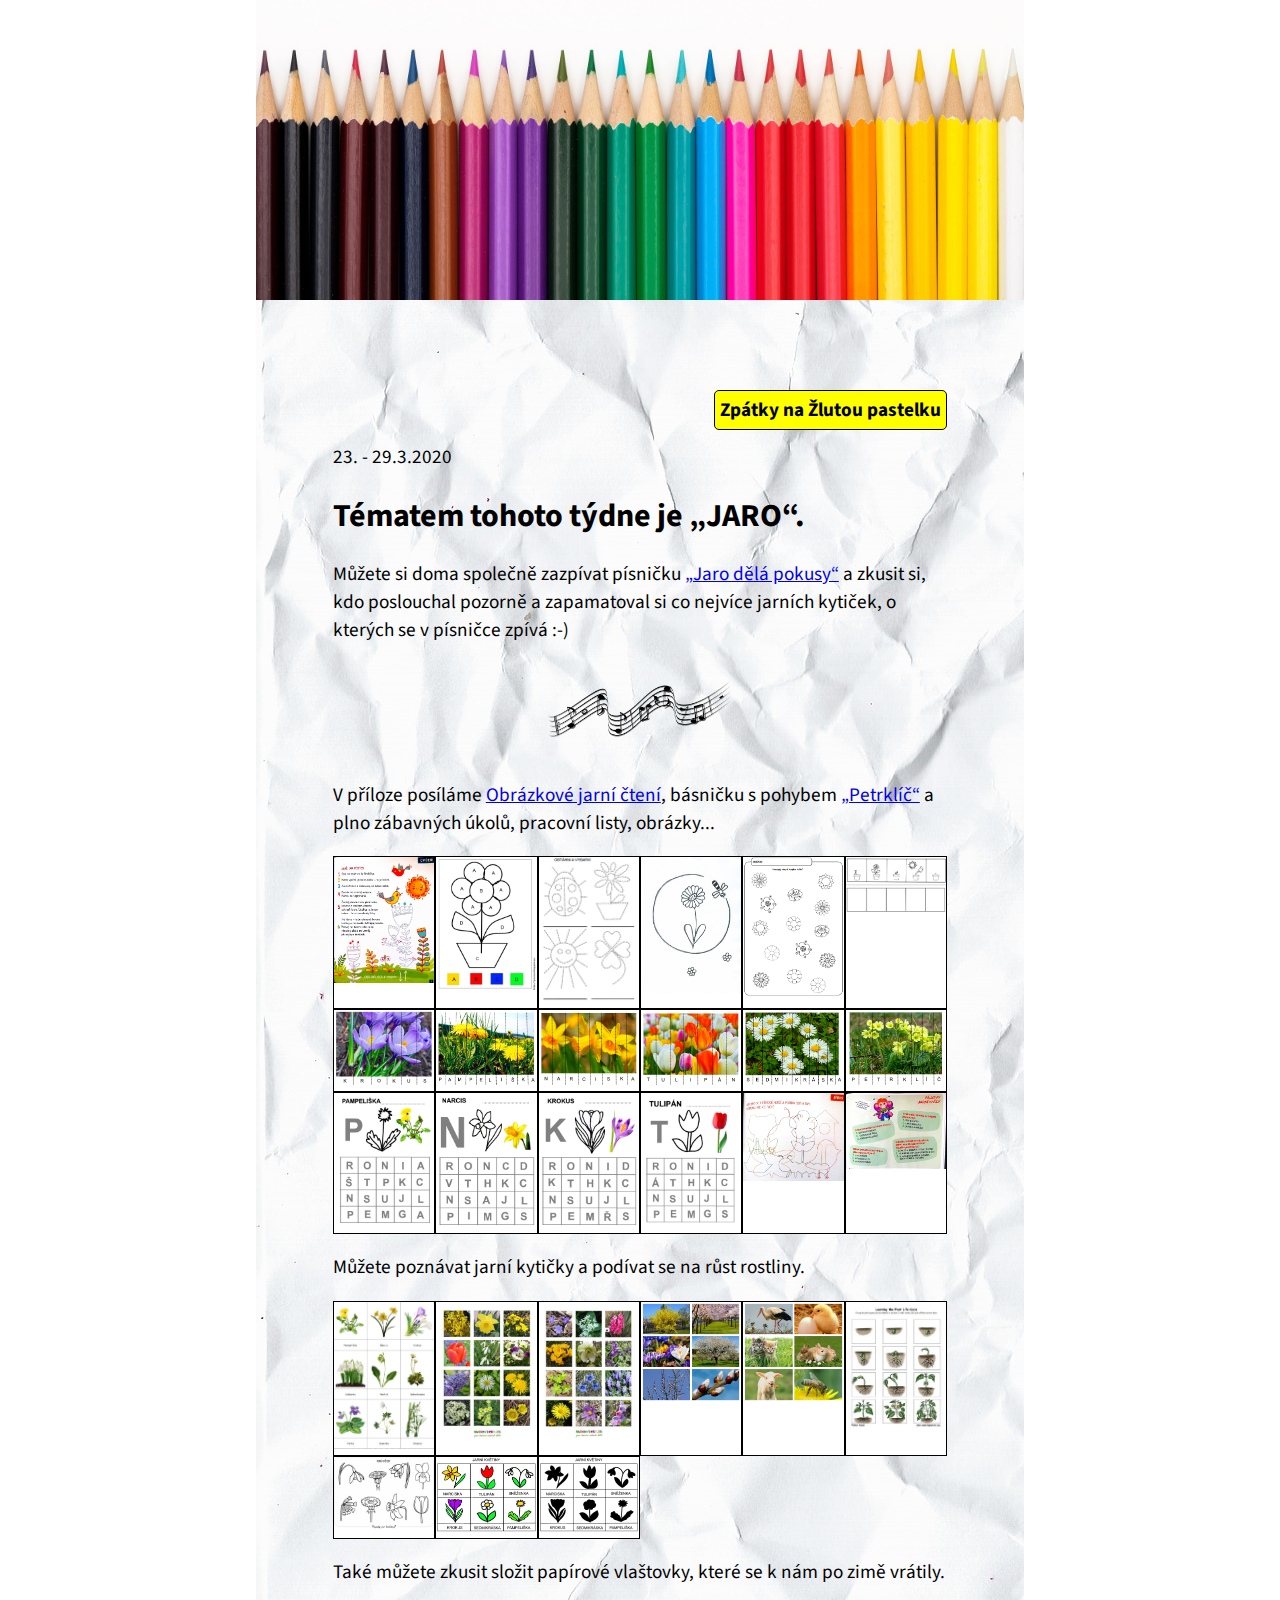
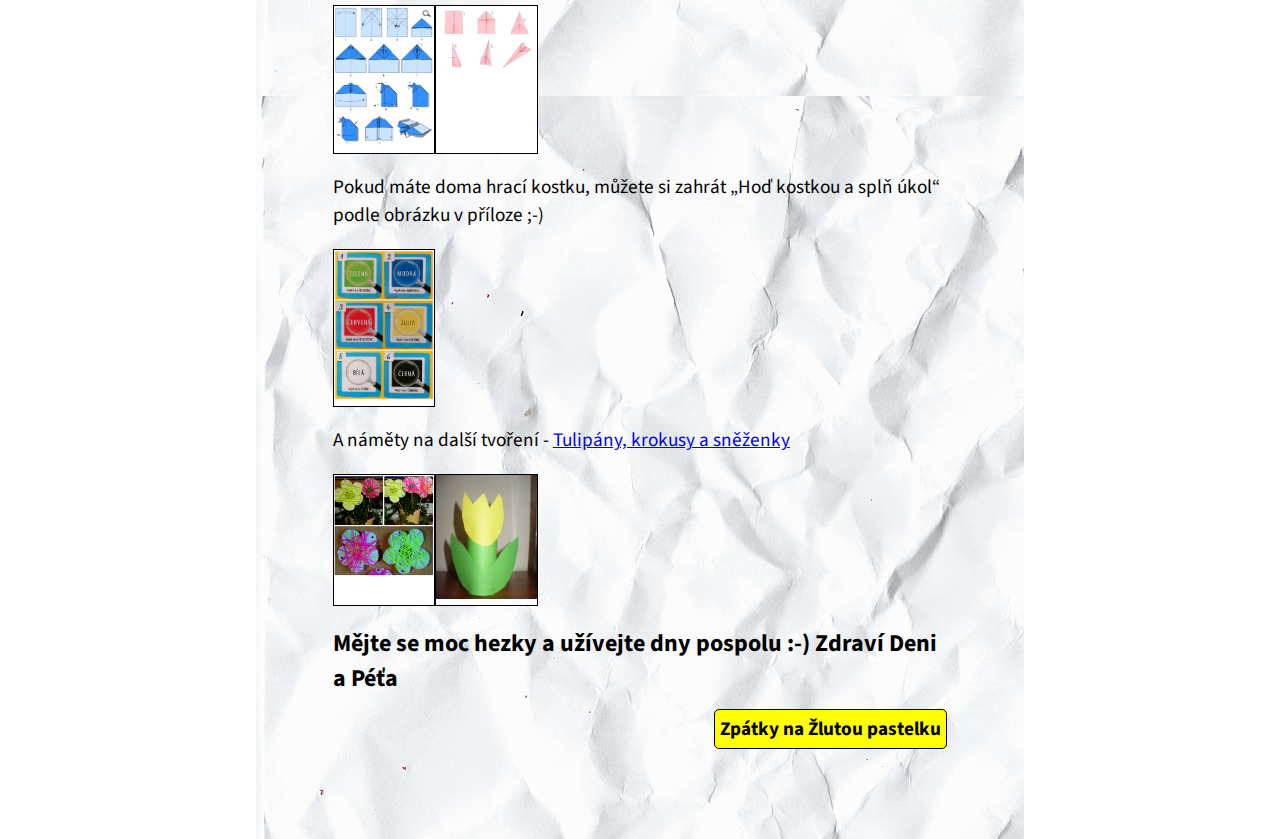
==== tyden01.html @ 305a7d93 "Druhý týden" ====
<!DOCTYPE html>
<html>
    <head>
        <meta charset="utf-8">
        <meta http-equiv="X-UA-Compatible" content="IE=edge,chrome=1">
        <meta name="viewport" content="width=device-width, initial-scale=1">
        <title>Jaro</title>
        <link href="https://fonts.googleapis.com/css?family=Source+Sans+Pro:400,700|Raleway:600,800&amp;subset=latin-ext" rel="stylesheet">
        <link rel="stylesheet" type="text/css" href="style.css">
    </head>

    <body>

      <header>
        <!-- <img class="pastelky" src="images/pastelky.jpg" alt="obrazek_psatelky"> -->
      </header>

      <div class="obsah">

        <p class="zpet">
         <a href="index.html"> Zpátky na Žlutou pastelku</a>
        </p>

        <p class="tyden">
          23. - 29.3.2020
        </p>

  
    <h1>
      Tématem tohoto týdne je „JARO“.
    </h1>
    <p>
  
      Můžete si doma společně zazpívat písničku 
      <a href="https://www.youtube.com/watch?v=KOVOJGoCCGw&list=PL63D03B2D3C0CEE61&index=39&t=0s" target="_blank">„Jaro dělá pokusy“</a>
       a zkusit si, kdo poslouchal pozorně a zapamatoval si co nejvíce jarních kytiček, o kterých se v písničce zpívá :-)
    </p>
    <div class="box_noty">
        <img class="noty" src="images/noty2.png" alt="noty">
  </div>
  
    <p>
      V příloze posíláme 
      <a href="materialy_tyden01/1._Malovane_cteni_Jaro.pdf" download>Obrázkové jarní čtení</a>,
      
      básničku s pohybem 
        <a href="materialy_tyden01/Petrklic_-_basnicka_s_pohybem.odt" download>„Petrklíč“</a>
      
      a plno zábavných úkolů, pracovní listy, obrázky...
    </p>
      <div class="fotogalerie">
        <a href="materialy_tyden01/Cviceni_-_Ukaz,_jak_rostes.jpg" download>
          <img src="materialy_tyden01/Cviceni_-_Ukaz,_jak_rostes.jpg" alt="Ukaž jak rosteš">
        </a>
        <a href="materialy_tyden01/pracovni_list-vybravi_podle_zadani.jpg" download>
          <img src="materialy_tyden01/pracovni_list-vybravi_podle_zadani.jpg" alt="pracovni listy">
        </a>
        <a href="materialy_tyden01/pracovni_list_Jarni_obtahovanka.jpg" download>
          <img src="materialy_tyden01/pracovni_list_Jarni_obtahovanka.jpg" alt="pracovni listy">
        </a>
        <a href="materialy_tyden01/Prac.list-grafomotorika-na_vely_papir_-_Vcelka_leta_kolem_kvetu.jpg" download>
          <img src="materialy_tyden01/Prac.list-grafomotorika-na_vely_papir_-_Vcelka_leta_kolem_kvetu.jpg" alt="pracovni listy">
        </a>
        <a href="materialy_tyden01/Pracovni_list_Najdi_stejne_dvojice_kvitku.png" download>
          <img src="materialy_tyden01/Pracovni_list_Najdi_stejne_dvojice_kvitku.png" alt="pracovni listy">
        </a>
        <a href="materialy_tyden01/pracovni_list_Od-seminka-k-rostlince.png" download>
          <img src="materialy_tyden01/pracovni_list_Od-seminka-k-rostlince.png" alt="pracovni listy">
        </a>

        
        <a href="materialy_tyden01/kvet1.jpg" download>
          <img src="materialy_tyden01/kvet1.jpg" alt="pracovni listy">
        </a>
        <a href="materialy_tyden01/kvet2.jpg" download>
          <img src="materialy_tyden01/kvet2.jpg" alt="pracovni listy">
        </a>
        <a href="materialy_tyden01/kvet3.jpg" download>
          <img src="materialy_tyden01/kvet3.jpg" alt="pracovni listy">
        </a>
        <a href="materialy_tyden01/kvet4.jpg" download>
          <img src="materialy_tyden01/kvet4.jpg" alt="pracovni listy">
        </a>
        <a href="materialy_tyden01/kvet5.jpg" download>
          <img src="materialy_tyden01/kvet5.jpg" alt="pracovni listy">
        </a>
        <a href="materialy_tyden01/kvet6.jpg" download>
          <img src="materialy_tyden01/kvet6.jpg" alt="pracovni listy">
        </a>

        <a href="materialy_tyden01/pismenka-Pampeliska.jpg" download>
          <img src="materialy_tyden01/pismenka-Pampeliska.jpg" alt="pracovni listy">
        </a>
        <a href="materialy_tyden01/pismenka-Narcis.jpg" download>
          <img src="materialy_tyden01/pismenka-Narcis.jpg" alt="pracovni listy">
        </a>
        <a href="materialy_tyden01/pismenka-Krokus.jpg" download>
          <img src="materialy_tyden01/pismenka-Krokus.jpg" alt="pracovni listy">
        </a>
        <a href="materialy_tyden01/pismenka-Tulipan.jpg" download>
          <img src="materialy_tyden01/pismenka-Tulipan.jpg" alt="pracovni listy">
        </a>
        


        <a href="materialy_tyden01/Rebus.jpg" download>
          <img src="materialy_tyden01/Rebus.jpg" alt="pracovni listy">
        </a>
        <a href="materialy_tyden01/Pajovy_jarni_kvizy.jpg" download>
          <img src="materialy_tyden01/Pajovy_jarni_kvizy.jpg" alt="Jarní kvízy">
        </a>

      </div>
    <p>
      Můžete poznávat jarní kytičky a podívat se na růst rostliny.
    </p>
      <div class="fotogalerie">

        <a href="materialy_tyden01/Jarni_kvetiny.jpg" download>
          <img src="materialy_tyden01/Jarni_kvetiny.jpg" alt="jarní květiny">
        </a>
        <a href="materialy_tyden01/Jarni_zahradka1.jpg" download>
          <img src="materialy_tyden01/Jarni_zahradka1.jpg" alt="Jarní květiny">
        </a>
        <a href="materialy_tyden01/Jarni_zahradka2.jpg" download>
          <img src="materialy_tyden01/Jarni_zahradka2.jpg" alt="Jarní květiny">
        </a>
        <a href="materialy_tyden01/JARO_1_co_se_deje_na_jare.jpg" download>
          <img src="materialy_tyden01/JARO_1_co_se_deje_na_jare.jpg" alt="Jarní květiny">
        </a>
        <a href="materialy_tyden01/JARO_2_co_se_deje_na_jare.jpg" download>
          <img src="materialy_tyden01/JARO_2_co_se_deje_na_jare.jpg" alt="Jarní květiny">
        </a>
        <a href="materialy_tyden01/Rostouci_fazole.jpg" download>
          <img src="materialy_tyden01/Rostouci_fazole.jpg" alt="Jarní květiny">
        </a>

        <a href="materialy_tyden01/Jarni_kytky_-_omalovanka.jpg" download>
          <img src="materialy_tyden01/Jarni_kytky_-_omalovanka.jpg" alt="Jarní květiny omalovánka">
        </a>
        <a href="materialy_tyden01/Jarni_kvetiny_-_obrazky_ke_stinum.jpg" download>
          <img src="materialy_tyden01/Jarni_kvetiny_-_obrazky_ke_stinum.jpg" alt="Jarní květiny stíny">
        </a>
        <a href="materialy_tyden01/Jarni_kvetiny_-_stiny.jpg" download>
          <img src="materialy_tyden01/Jarni_kvetiny_-_stiny.jpg" alt="Jarní květiny stíny">
        </a>

      </div>
  <p>
      Také můžete zkusit složit papírové vlaštovky, které se k nám po zimě vrátily.
    </p>
      <div class="fotogalerie">
        <a href="materialy_tyden01/Vlastovka_-_skladani_z_papiru.png" download>
          <img src="materialy_tyden01/Vlastovka_-_skladani_z_papiru.png" alt="návod na složení vlastovky">
        </a>
        <a href="materialy_tyden01/Vlastovka_-_skladani_z_papiru_-_lehci_verze.png" download>
          <img src="materialy_tyden01/Vlastovka_-_skladani_z_papiru_-_lehci_verze.png" alt="návod na složení vlastovky">
        </a>
      </div>
  
  <p>
      Pokud máte doma hrací kostku, můžete si zahrát „Hoď kostkou a splň úkol“ podle obrázku v příloze ;-)
    </p>
      <div class="fotogalerie">
        <a href="materialy_tyden01/Hod_kostkou_-_barvy.jpg" download>
          <img src="materialy_tyden01/Hod_kostkou_-_barvy.jpg" alt="hra">
        </a>
    </div>
    
    <p>
      A náměty na další tvoření -  
      <a href="materialy/Tulipany,_krokusy_a_snezenky_-_motivace,_tvoreni.odt" download>Tulipány, krokusy a sněženky</a>
    </p>
    <div class="fotogalerie">
      <a href="materialy_tyden01/Vyrabeni_-_kvetinovy_zapich.jpg" download>
        <img src="materialy_tyden01/Vyrabeni_-_kvetinovy_zapich.jpg" alt="vyrábění">
      </a>
      <a href="materialy_tyden01/Vyrabeni_-_tulipan_z_rulicky.jpg" download>
        <img src="materialy_tyden01/Vyrabeni_-_tulipan_z_rulicky.jpg" alt="hra">
      </a>

  </div>
  

    <h2>
      Mějte se moc hezky a užívejte dny pospolu :-)
  
      Zdraví Deni a Péťa
    </h2>

    <p class="zpet">
      <a href="index.html"> Zpátky na Žlutou pastelku</a>
     </p>

  </div>

    </body>
</html>
---- style.css ----
/* nejsme vcerejsi, pouzivame moderni box model */
html { box-sizing: border-box; }
*, :after, :before { box-sizing: inherit; }


/* -------------------------------------------------- */

/*
pouzivame mobile first pristup
tj. vychozi styly mimo media query jsou pro nejmensi mobilni zarizeni (telefony)
s pribyvajici sirkou pridavame media query pro...
tablety:
@media (min-width: 480px) {
}
notebook/pc:
@media (min-width: 860px) {
}
*/
header{
  background-image: url("images/pastelky3.jpg");
  height: 150px;
  background-repeat: no-repeat;
  background-size: cover;
   background-position: bottom;  
   color: white;
   text-align: center;
   font-size: 2rem;
}

body {
    margin: 0;
    font-family: 'Source Sans Pro', sans-serif;
}
header img{
  width: 100%;
  display: block;
}
.obsah{
  background-image: url("images/pozadi2.jpg");
  padding: 5%;
}
.box_noty{
  text-align:center;
}
.noty{
  width:30%;
}

.fotogalerie{
  display: flex;
  flex-wrap: wrap;
}
.fotogalerie img{
  width: 100%;
  text-align: center;
}
.fotogalerie a{
  border: 0.25px solid black;
  display: inline-block;
  text-decoration: none;
  width: calc(100% / 3);
  background-color: white;
}

.odkaz{
  text-align: center;
  padding: 5%;
  /* margin: 3% 10%; */
}
.odkaz a{
  text-decoration: none;
  color: black;
  /* font-weight: bold; */
  border: 1px solid black;
  border-radius: 10px;
  padding: 3%;
  /* background-color: yellow; */
}
.odkaz a:hover,
.odkaz a:focus {
  background-color: yellow;
}

.zpet{
  text-align: right;
}
.zpet a{
  text-decoration: none;
  color: black;
  font-weight: bolder;
  border: 0.5px solid black;
  border-radius: 5px;
  background-color: yellow;
  padding: 5px;
}


/*-----------------------------*/
/* tablety: */
@media (min-width: 480px) {
  header{
    height: 250px;
  }
  .obsah{
    padding: 10%;
  }
}
/*----------------------*/
/* notebook/pc: */
@media (min-width: 860px) {
  header{
    height: 300px;
  }
  body {
    padding: 0 20%;
  }
  p{
    font-size: 1.2rem;
  }
  .fotogalerie a{
    width: calc(100% / 6); 
  }
  .odkaz a {
    font-size: 1.3rem;
  }
}
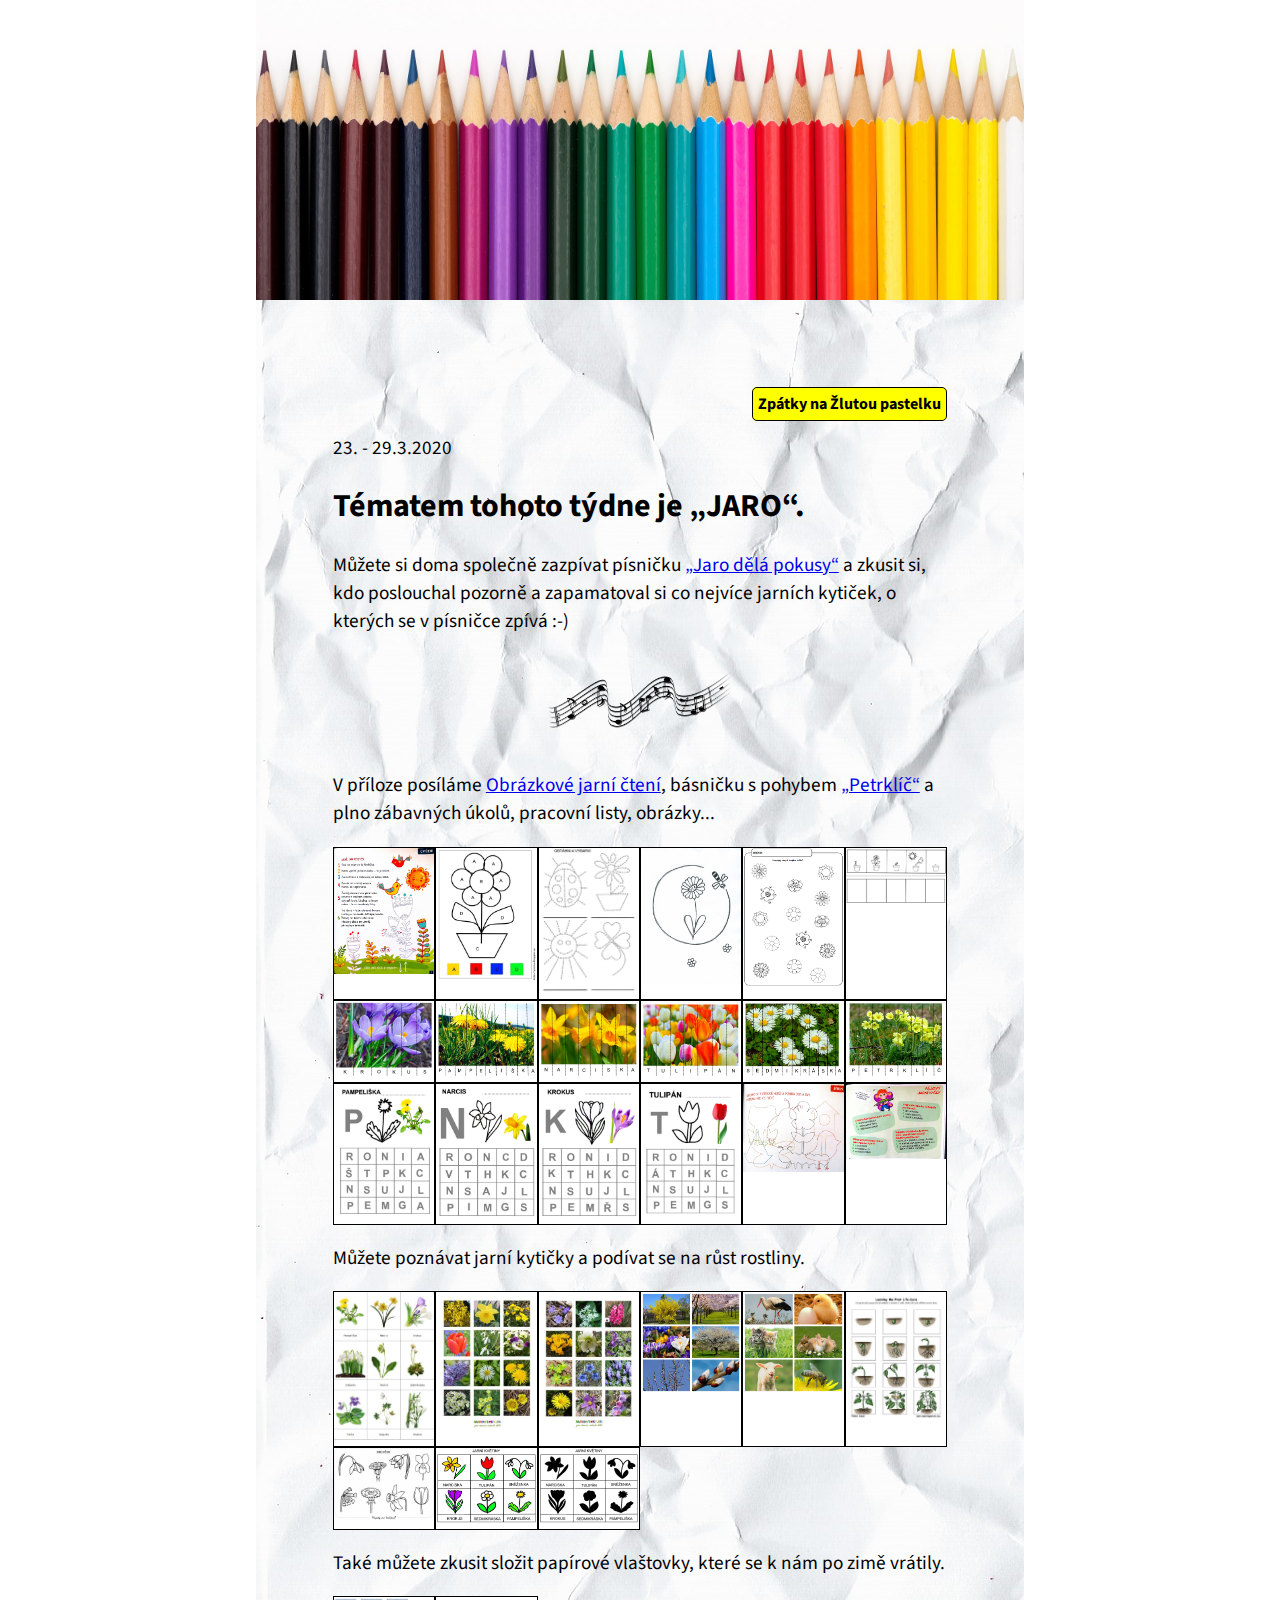
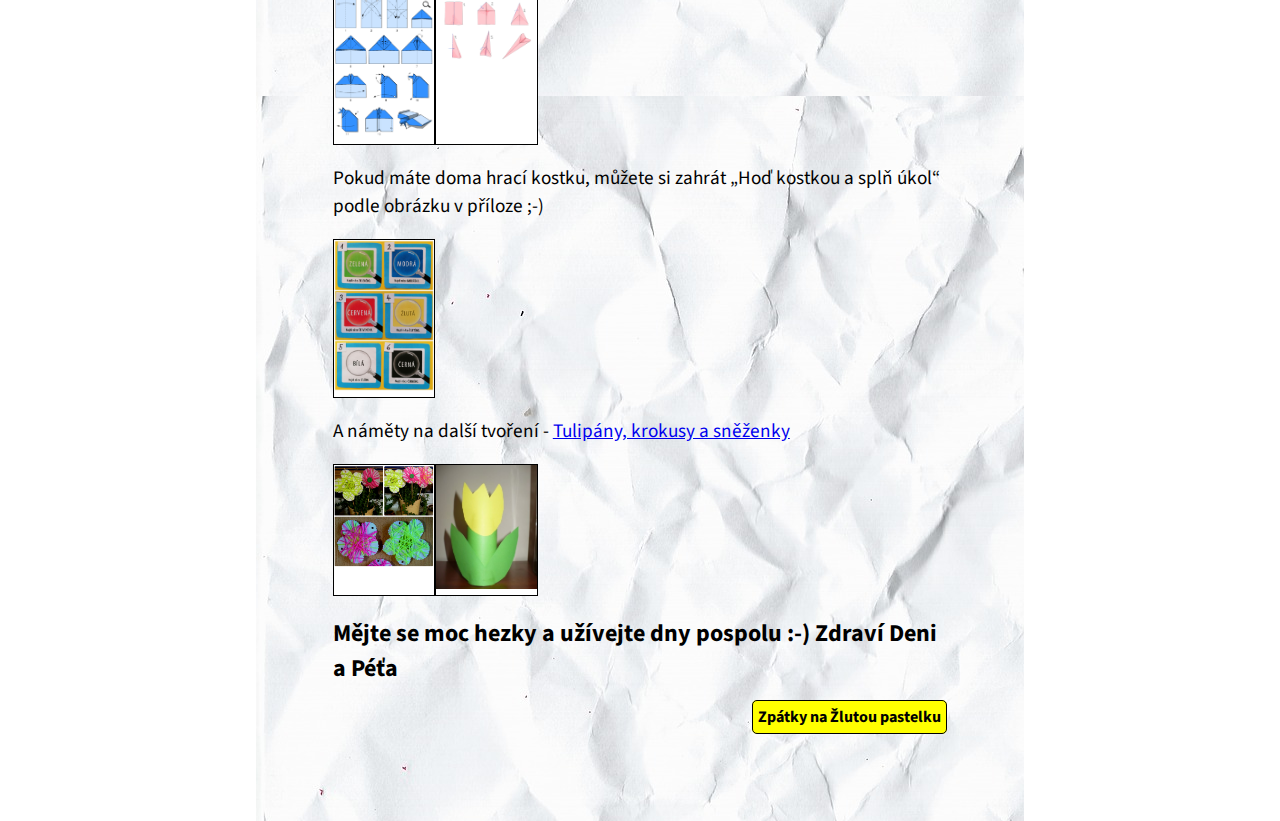
==== commit 476651a5: "Update tyden01.html" ====
--- a/tyden01.html
+++ b/tyden01.html
@@ -169,7 +169,7 @@
     
     <p>
       A náměty na další tvoření -  
-      <a href="materialy/Tulipany,_krokusy_a_snezenky_-_motivace,_tvoreni.odt" download>Tulipány, krokusy a sněženky</a>
+      <a href="materialy_tyden01/Tulipany,_krokusy_a_snezenky_-_motivace,_tvoreni.odt" download>Tulipány, krokusy a sněženky</a>
     </p>
     <div class="fotogalerie">
       <a href="materialy_tyden01/Vyrabeni_-_kvetinovy_zapich.jpg" download>
--- a/style.css
+++ b/style.css
@@ -63,18 +63,19 @@
 }
 
 .odkaz{
-  text-align: center;
-  padding: 5%;
-  /* margin: 3% 10%; */
+  padding-left: 5%;
 }
 .odkaz a{
   text-decoration: none;
   color: black;
-  /* font-weight: bold; */
+  font-size: 1rem;
+  display: block;
+  background-color: white;
   border: 1px solid black;
   border-radius: 10px;
-  padding: 3%;
-  /* background-color: yellow; */
+  width: 90%;
+  padding: 2% 5%;
+  /* text-align: center; */
 }
 .odkaz a:hover,
 .odkaz a:focus {
@@ -83,6 +84,7 @@
 
 .zpet{
   text-align: right;
+  font-size: 0.7rem;
 }
 .zpet a{
   text-decoration: none;
@@ -123,4 +125,7 @@
   .odkaz a {
     font-size: 1.3rem;
   }
+  .zpet{
+    font-size: 1rem;  
+  }
 }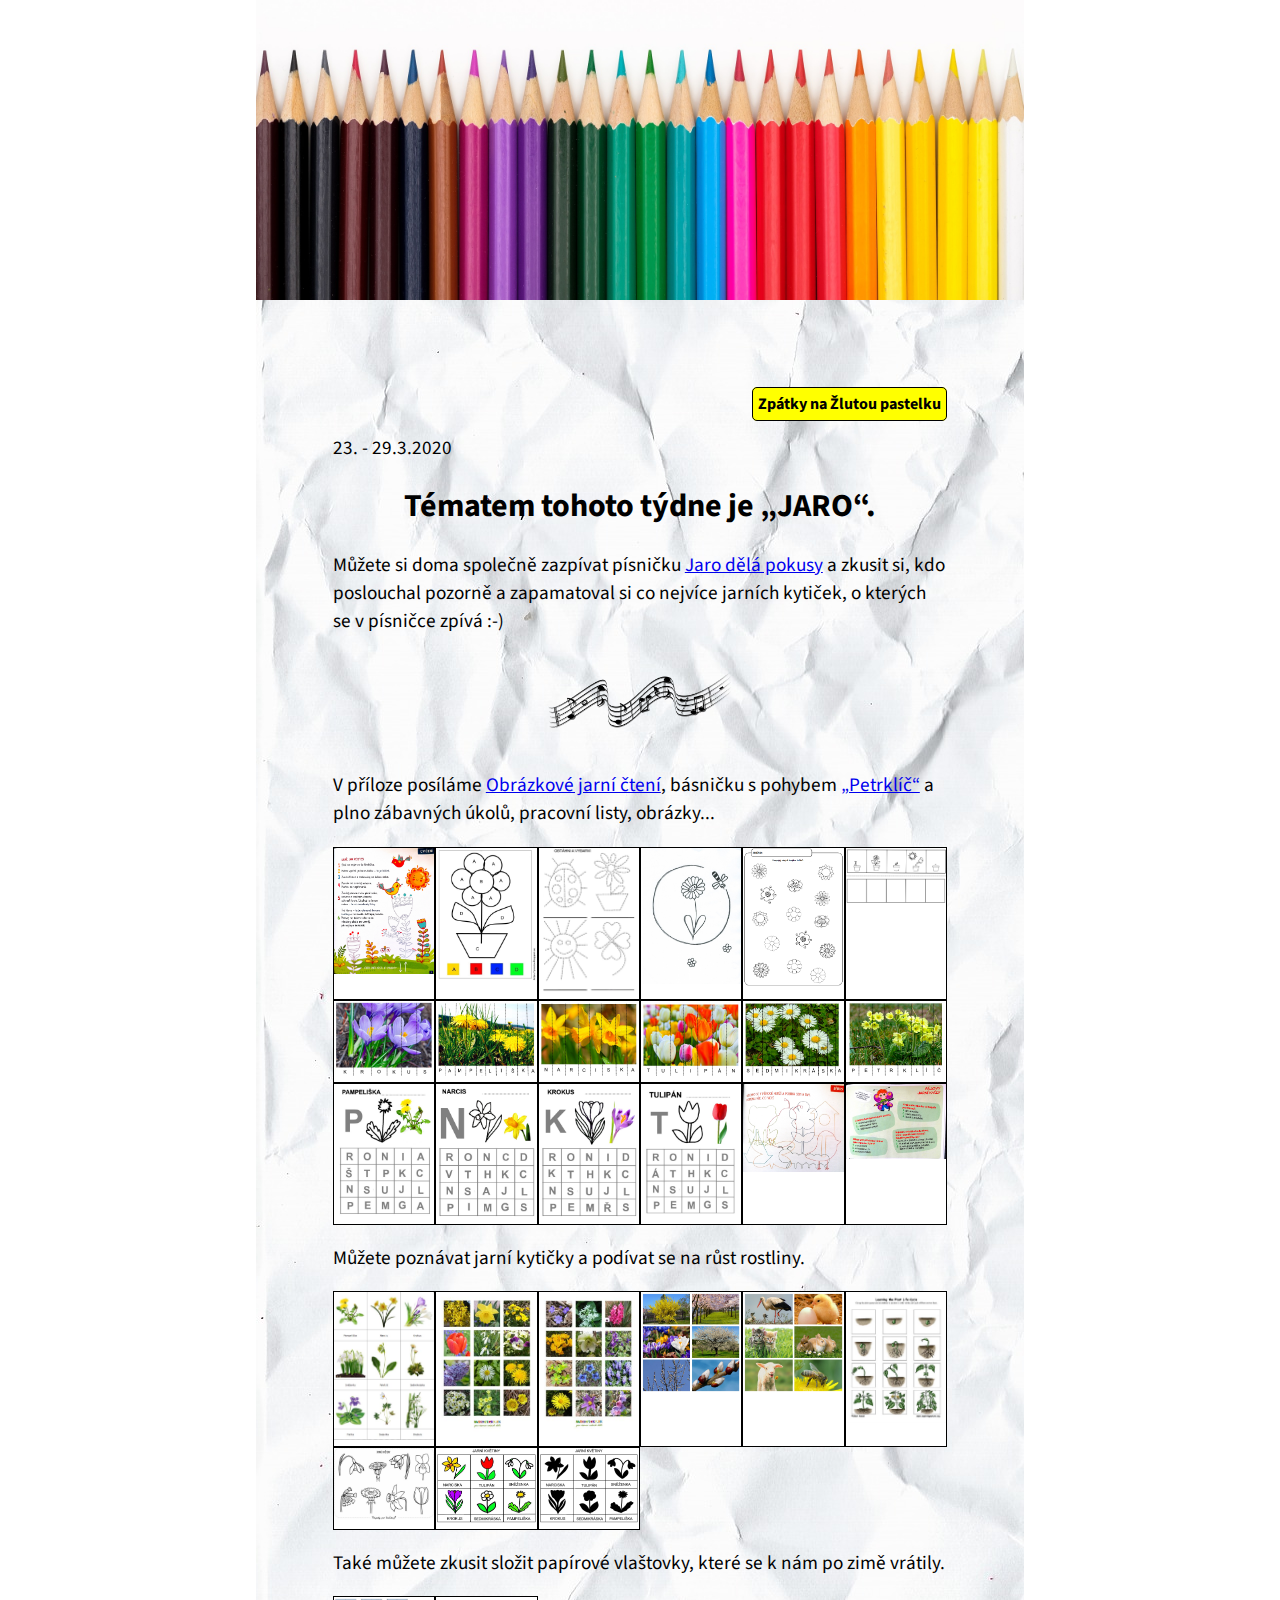
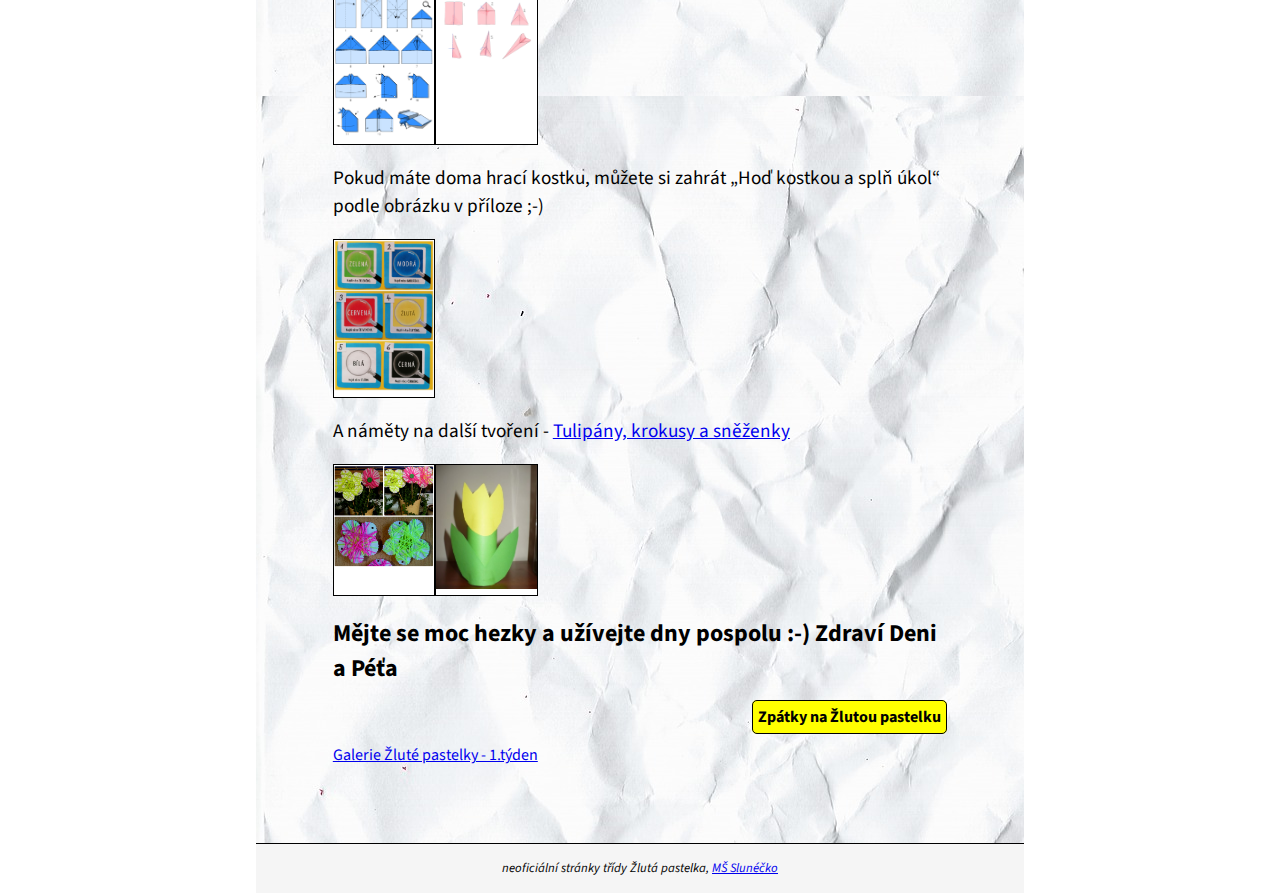
==== commit 99af421b: "třetí týden" ====
--- a/tyden01.html
+++ b/tyden01.html
@@ -32,7 +32,7 @@
     <p>
   
       Můžete si doma společně zazpívat písničku 
-      <a href="https://www.youtube.com/watch?v=KOVOJGoCCGw&list=PL63D03B2D3C0CEE61&index=39&t=0s" target="_blank">„Jaro dělá pokusy“</a>
+      <a class="odkaz_pisnicka" href="https://www.youtube.com/watch?v=KOVOJGoCCGw&list=PL63D03B2D3C0CEE61&index=39&t=0s" target="_blank">Jaro&nbsp;dělá&nbsp;pokusy</a>
        a zkusit si, kdo poslouchal pozorně a zapamatoval si co nejvíce jarních kytiček, o kterých se v písničce zpívá :-)
     </p>
     <div class="box_noty">
@@ -192,7 +192,18 @@
       <a href="index.html"> Zpátky na Žlutou pastelku</a>
      </p>
 
+     <div class="galerie_vytvory_deti">
+      
+     <a href="https://beniskoveskolka.rajce.idnes.cz/ZLUTA_PASTELKA_1.tyden_doma/" 
+     target="_blank">
+     Galerie Žluté pastelky - 1.týden</a>
+    </div>
   </div>
+  
+
+  <footer>
+    neoficiální stránky třídy Žlutá pastelka, <a href="http://www.skolkaslunecko.cz/">MŠ Slunéčko</a>
+  </footer>
 
     </body>
 </html>
--- a/style.css
+++ b/style.css
@@ -16,29 +16,32 @@
 @media (min-width: 860px) {
 }
 */
+body {
+  margin: 0;
+  font-family: 'Source Sans Pro', sans-serif;
+}
+
 header{
   background-image: url("images/pastelky3.jpg");
   height: 150px;
   background-repeat: no-repeat;
   background-size: cover;
-   background-position: bottom;  
-   color: white;
-   text-align: center;
-   font-size: 2rem;
-}
-
-body {
-    margin: 0;
-    font-family: 'Source Sans Pro', sans-serif;
+  background-position: bottom;  
 }
 header img{
   width: 100%;
   display: block;
 }
+
 .obsah{
   background-image: url("images/pozadi2.jpg");
   padding: 5%;
 }
+
+h1{
+  text-align: center;
+}
+
 .box_noty{
   text-align:center;
 }
@@ -62,6 +65,7 @@
   background-color: white;
 }
 
+/* class="odkaz" - hlavni odkaz v index.html */
 .odkaz{
   padding-left: 5%;
 }
@@ -76,11 +80,13 @@
   width: 90%;
   padding: 2% 5%;
   /* text-align: center; */
+  transition: background-color 1s;
 }
 .odkaz a:hover,
 .odkaz a:focus {
   background-color: yellow;
 }
+/* class="odkaz" - hlavni odkaz v index.html */
 
 .zpet{
   text-align: right;
@@ -96,6 +102,31 @@
   padding: 5px;
 }
 
+/* .odkaz_pisnicka {
+  text-decoration: none;
+  color: black;
+  font-weight: bolder;
+  border: 0.2px solid black;
+  border-radius: 5px;
+  background-color: whitesmoke;
+  padding: 0.5px 5px;
+  transition: background-color 0.5s;
+}
+.odkaz_pisnicka:hover,
+.odkaz_pisnicka:focus {
+  background-color:LightYellow;
+} */
+
+footer{
+  background-color: WhiteSmoke;
+   /* LightYellow; */
+  text-align: center;
+  text-decoration: darkslategrey;
+  font-style: italic;
+  padding: 2%;
+  border-top: 0.5px solid black;
+  font-size: 0.8rem;
+}
 
 /*-----------------------------*/
 /* tablety: */
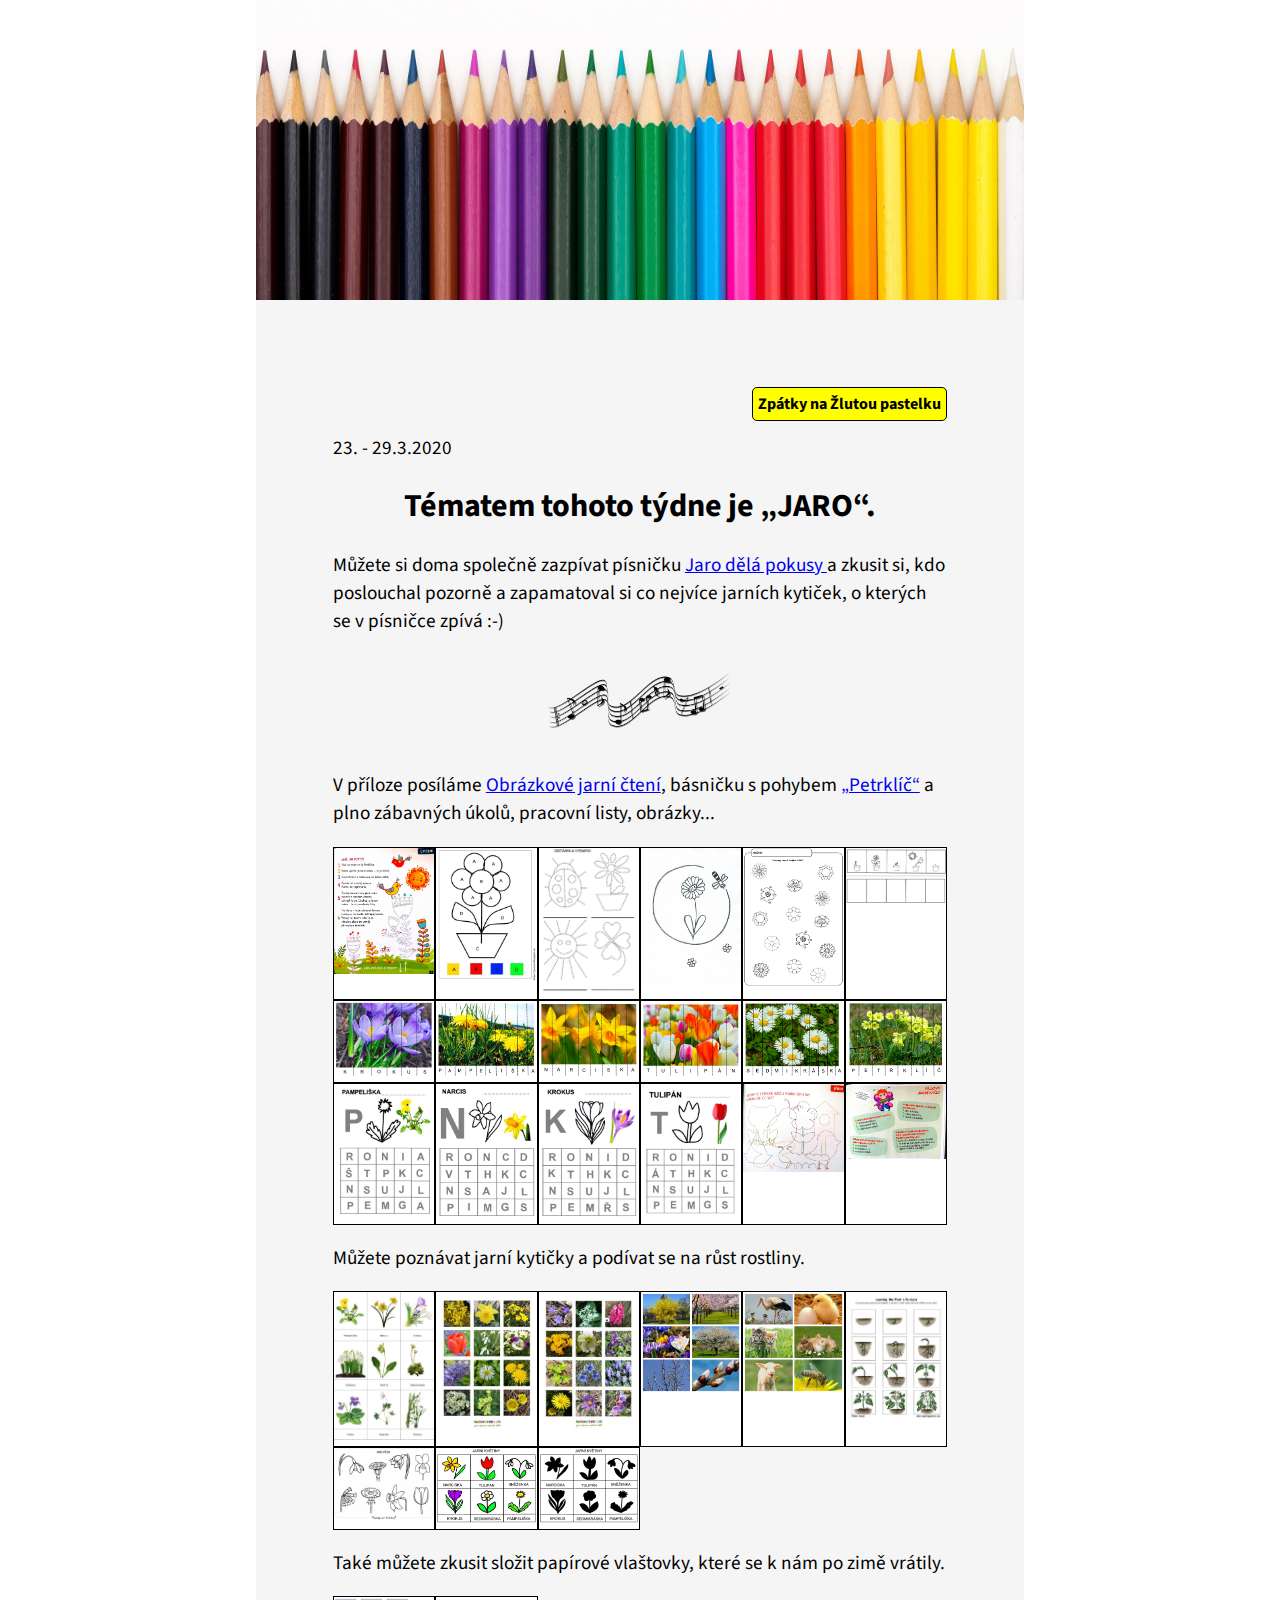
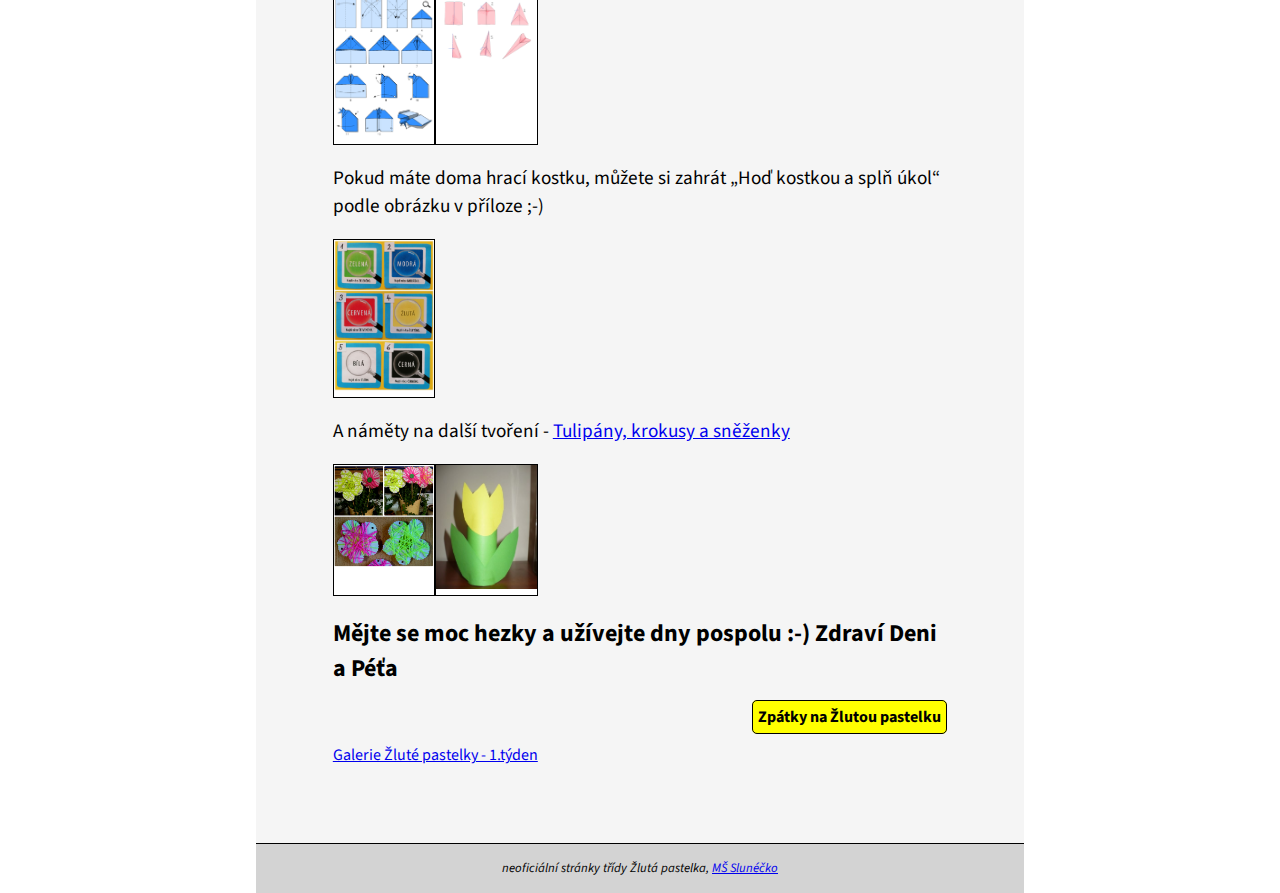
==== commit 55e57c8e: "Formátování textu HTML" ====
--- a/tyden01.html
+++ b/tyden01.html
@@ -1,176 +1,182 @@
 <!DOCTYPE html>
 <html>
-    <head>
-        <meta charset="utf-8">
-        <meta http-equiv="X-UA-Compatible" content="IE=edge,chrome=1">
-        <meta name="viewport" content="width=device-width, initial-scale=1">
-        <title>Jaro</title>
-        <link href="https://fonts.googleapis.com/css?family=Source+Sans+Pro:400,700|Raleway:600,800&amp;subset=latin-ext" rel="stylesheet">
-        <link rel="stylesheet" type="text/css" href="style.css">
-    </head>
-
-    <body>
-
-      <header>
-        <!-- <img class="pastelky" src="images/pastelky.jpg" alt="obrazek_psatelky"> -->
-      </header>
-
-      <div class="obsah">
-
-        <p class="zpet">
-         <a href="index.html"> Zpátky na Žlutou pastelku</a>
-        </p>
-
-        <p class="tyden">
-          23. - 29.3.2020
-        </p>
-
-  
+
+<head>
+  <meta charset="utf-8">
+  <meta http-equiv="X-UA-Compatible" content="IE=edge,chrome=1">
+  <meta name="viewport" content="width=device-width, initial-scale=1">
+  <title>Jaro</title>
+  <link href="https://fonts.googleapis.com/css?family=Source+Sans+Pro:400,700|Raleway:600,800&amp;subset=latin-ext"
+    rel="stylesheet">
+  <link rel="stylesheet" type="text/css" href="style.css">
+</head>
+
+<body>
+
+  <header>
+  </header>
+
+  <div class="obsah">
+
+    <p class="zpet">
+      <a href="index.html"> Zpátky na Žlutou pastelku</a>
+    </p>
+
+    <p class="tyden">
+      23. - 29.3.2020
+    </p>
+
     <h1>
       Tématem tohoto týdne je „JARO“.
     </h1>
-    <p>
-  
-      Můžete si doma společně zazpívat písničku 
-      <a class="odkaz_pisnicka" href="https://www.youtube.com/watch?v=KOVOJGoCCGw&list=PL63D03B2D3C0CEE61&index=39&t=0s" target="_blank">Jaro&nbsp;dělá&nbsp;pokusy</a>
-       a zkusit si, kdo poslouchal pozorně a zapamatoval si co nejvíce jarních kytiček, o kterých se v písničce zpívá :-)
+
+    <p>
+      Můžete si doma společně zazpívat písničku
+      <a class="odkaz_pisnicka" href="https://www.youtube.com/watch?v=KOVOJGoCCGw&list=PL63D03B2D3C0CEE61&index=39&t=0s"
+        target="_blank">
+        Jaro&nbsp;dělá&nbsp;pokusy
+      </a>
+      a zkusit si, kdo poslouchal pozorně a zapamatoval si co nejvíce jarních kytiček, o kterých se v písničce zpívá :-)
     </p>
     <div class="box_noty">
-        <img class="noty" src="images/noty2.png" alt="noty">
-  </div>
-  
-    <p>
-      V příloze posíláme 
+      <img class="noty" src="images/noty2.png" alt="noty">
+    </div>
+
+    <p>
+      V příloze posíláme
       <a href="materialy_tyden01/1._Malovane_cteni_Jaro.pdf" download>Obrázkové jarní čtení</a>,
-      
-      básničku s pohybem 
-        <a href="materialy_tyden01/Petrklic_-_basnicka_s_pohybem.odt" download>„Petrklíč“</a>
-      
+
+      básničku s pohybem
+      <a href="materialy_tyden01/Petrklic_-_basnicka_s_pohybem.odt" download>„Petrklíč“</a>
+
       a plno zábavných úkolů, pracovní listy, obrázky...
     </p>
-      <div class="fotogalerie">
-        <a href="materialy_tyden01/Cviceni_-_Ukaz,_jak_rostes.jpg" download>
-          <img src="materialy_tyden01/Cviceni_-_Ukaz,_jak_rostes.jpg" alt="Ukaž jak rosteš">
-        </a>
-        <a href="materialy_tyden01/pracovni_list-vybravi_podle_zadani.jpg" download>
-          <img src="materialy_tyden01/pracovni_list-vybravi_podle_zadani.jpg" alt="pracovni listy">
-        </a>
-        <a href="materialy_tyden01/pracovni_list_Jarni_obtahovanka.jpg" download>
-          <img src="materialy_tyden01/pracovni_list_Jarni_obtahovanka.jpg" alt="pracovni listy">
-        </a>
-        <a href="materialy_tyden01/Prac.list-grafomotorika-na_vely_papir_-_Vcelka_leta_kolem_kvetu.jpg" download>
-          <img src="materialy_tyden01/Prac.list-grafomotorika-na_vely_papir_-_Vcelka_leta_kolem_kvetu.jpg" alt="pracovni listy">
-        </a>
-        <a href="materialy_tyden01/Pracovni_list_Najdi_stejne_dvojice_kvitku.png" download>
-          <img src="materialy_tyden01/Pracovni_list_Najdi_stejne_dvojice_kvitku.png" alt="pracovni listy">
-        </a>
-        <a href="materialy_tyden01/pracovni_list_Od-seminka-k-rostlince.png" download>
-          <img src="materialy_tyden01/pracovni_list_Od-seminka-k-rostlince.png" alt="pracovni listy">
-        </a>
-
-        
-        <a href="materialy_tyden01/kvet1.jpg" download>
-          <img src="materialy_tyden01/kvet1.jpg" alt="pracovni listy">
-        </a>
-        <a href="materialy_tyden01/kvet2.jpg" download>
-          <img src="materialy_tyden01/kvet2.jpg" alt="pracovni listy">
-        </a>
-        <a href="materialy_tyden01/kvet3.jpg" download>
-          <img src="materialy_tyden01/kvet3.jpg" alt="pracovni listy">
-        </a>
-        <a href="materialy_tyden01/kvet4.jpg" download>
-          <img src="materialy_tyden01/kvet4.jpg" alt="pracovni listy">
-        </a>
-        <a href="materialy_tyden01/kvet5.jpg" download>
-          <img src="materialy_tyden01/kvet5.jpg" alt="pracovni listy">
-        </a>
-        <a href="materialy_tyden01/kvet6.jpg" download>
-          <img src="materialy_tyden01/kvet6.jpg" alt="pracovni listy">
-        </a>
-
-        <a href="materialy_tyden01/pismenka-Pampeliska.jpg" download>
-          <img src="materialy_tyden01/pismenka-Pampeliska.jpg" alt="pracovni listy">
-        </a>
-        <a href="materialy_tyden01/pismenka-Narcis.jpg" download>
-          <img src="materialy_tyden01/pismenka-Narcis.jpg" alt="pracovni listy">
-        </a>
-        <a href="materialy_tyden01/pismenka-Krokus.jpg" download>
-          <img src="materialy_tyden01/pismenka-Krokus.jpg" alt="pracovni listy">
-        </a>
-        <a href="materialy_tyden01/pismenka-Tulipan.jpg" download>
-          <img src="materialy_tyden01/pismenka-Tulipan.jpg" alt="pracovni listy">
-        </a>
-        
-
-
-        <a href="materialy_tyden01/Rebus.jpg" download>
-          <img src="materialy_tyden01/Rebus.jpg" alt="pracovni listy">
-        </a>
-        <a href="materialy_tyden01/Pajovy_jarni_kvizy.jpg" download>
-          <img src="materialy_tyden01/Pajovy_jarni_kvizy.jpg" alt="Jarní kvízy">
-        </a>
-
-      </div>
+
+    <div class="fotogalerie">
+      <a href="materialy_tyden01/Cviceni_-_Ukaz,_jak_rostes.jpg" download>
+        <img src="materialy_tyden01/Cviceni_-_Ukaz,_jak_rostes.jpg" alt="Ukaž jak rosteš">
+      </a>
+      <a href="materialy_tyden01/pracovni_list-vybravi_podle_zadani.jpg" download>
+        <img src="materialy_tyden01/pracovni_list-vybravi_podle_zadani.jpg" alt="pracovni listy">
+      </a>
+      <a href="materialy_tyden01/pracovni_list_Jarni_obtahovanka.jpg" download>
+        <img src="materialy_tyden01/pracovni_list_Jarni_obtahovanka.jpg" alt="pracovni listy">
+      </a>
+      <a href="materialy_tyden01/Prac.list-grafomotorika-na_vely_papir_-_Vcelka_leta_kolem_kvetu.jpg" download>
+        <img src="materialy_tyden01/Prac.list-grafomotorika-na_vely_papir_-_Vcelka_leta_kolem_kvetu.jpg"
+          alt="pracovni listy">
+      </a>
+      <a href="materialy_tyden01/Pracovni_list_Najdi_stejne_dvojice_kvitku.png" download>
+        <img src="materialy_tyden01/Pracovni_list_Najdi_stejne_dvojice_kvitku.png" alt="pracovni listy">
+      </a>
+      <a href="materialy_tyden01/pracovni_list_Od-seminka-k-rostlince.png" download>
+        <img src="materialy_tyden01/pracovni_list_Od-seminka-k-rostlince.png" alt="pracovni listy">
+      </a>
+
+      <a href="materialy_tyden01/kvet1.jpg" download>
+        <img src="materialy_tyden01/kvet1.jpg" alt="pracovni listy">
+      </a>
+      <a href="materialy_tyden01/kvet2.jpg" download>
+        <img src="materialy_tyden01/kvet2.jpg" alt="pracovni listy">
+      </a>
+      <a href="materialy_tyden01/kvet3.jpg" download>
+        <img src="materialy_tyden01/kvet3.jpg" alt="pracovni listy">
+      </a>
+      <a href="materialy_tyden01/kvet4.jpg" download>
+        <img src="materialy_tyden01/kvet4.jpg" alt="pracovni listy">
+      </a>
+      <a href="materialy_tyden01/kvet5.jpg" download>
+        <img src="materialy_tyden01/kvet5.jpg" alt="pracovni listy">
+      </a>
+      <a href="materialy_tyden01/kvet6.jpg" download>
+        <img src="materialy_tyden01/kvet6.jpg" alt="pracovni listy">
+      </a>
+
+      <a href="materialy_tyden01/pismenka-Pampeliska.jpg" download>
+        <img src="materialy_tyden01/pismenka-Pampeliska.jpg" alt="pracovni listy">
+      </a>
+      <a href="materialy_tyden01/pismenka-Narcis.jpg" download>
+        <img src="materialy_tyden01/pismenka-Narcis.jpg" alt="pracovni listy">
+      </a>
+      <a href="materialy_tyden01/pismenka-Krokus.jpg" download>
+        <img src="materialy_tyden01/pismenka-Krokus.jpg" alt="pracovni listy">
+      </a>
+      <a href="materialy_tyden01/pismenka-Tulipan.jpg" download>
+        <img src="materialy_tyden01/pismenka-Tulipan.jpg" alt="pracovni listy">
+      </a>
+
+      <a href="materialy_tyden01/Rebus.jpg" download>
+        <img src="materialy_tyden01/Rebus.jpg" alt="pracovni listy">
+      </a>
+      <a href="materialy_tyden01/Pajovy_jarni_kvizy.jpg" download>
+        <img src="materialy_tyden01/Pajovy_jarni_kvizy.jpg" alt="Jarní kvízy">
+      </a>
+    </div>
+
     <p>
       Můžete poznávat jarní kytičky a podívat se na růst rostliny.
     </p>
-      <div class="fotogalerie">
-
-        <a href="materialy_tyden01/Jarni_kvetiny.jpg" download>
-          <img src="materialy_tyden01/Jarni_kvetiny.jpg" alt="jarní květiny">
-        </a>
-        <a href="materialy_tyden01/Jarni_zahradka1.jpg" download>
-          <img src="materialy_tyden01/Jarni_zahradka1.jpg" alt="Jarní květiny">
-        </a>
-        <a href="materialy_tyden01/Jarni_zahradka2.jpg" download>
-          <img src="materialy_tyden01/Jarni_zahradka2.jpg" alt="Jarní květiny">
-        </a>
-        <a href="materialy_tyden01/JARO_1_co_se_deje_na_jare.jpg" download>
-          <img src="materialy_tyden01/JARO_1_co_se_deje_na_jare.jpg" alt="Jarní květiny">
-        </a>
-        <a href="materialy_tyden01/JARO_2_co_se_deje_na_jare.jpg" download>
-          <img src="materialy_tyden01/JARO_2_co_se_deje_na_jare.jpg" alt="Jarní květiny">
-        </a>
-        <a href="materialy_tyden01/Rostouci_fazole.jpg" download>
-          <img src="materialy_tyden01/Rostouci_fazole.jpg" alt="Jarní květiny">
-        </a>
-
-        <a href="materialy_tyden01/Jarni_kytky_-_omalovanka.jpg" download>
-          <img src="materialy_tyden01/Jarni_kytky_-_omalovanka.jpg" alt="Jarní květiny omalovánka">
-        </a>
-        <a href="materialy_tyden01/Jarni_kvetiny_-_obrazky_ke_stinum.jpg" download>
-          <img src="materialy_tyden01/Jarni_kvetiny_-_obrazky_ke_stinum.jpg" alt="Jarní květiny stíny">
-        </a>
-        <a href="materialy_tyden01/Jarni_kvetiny_-_stiny.jpg" download>
-          <img src="materialy_tyden01/Jarni_kvetiny_-_stiny.jpg" alt="Jarní květiny stíny">
-        </a>
-
-      </div>
-  <p>
+
+    <div class="fotogalerie">
+      <a href="materialy_tyden01/Jarni_kvetiny.jpg" download>
+        <img src="materialy_tyden01/Jarni_kvetiny.jpg" alt="jarní květiny">
+      </a>
+      <a href="materialy_tyden01/Jarni_zahradka1.jpg" download>
+        <img src="materialy_tyden01/Jarni_zahradka1.jpg" alt="Jarní květiny">
+      </a>
+      <a href="materialy_tyden01/Jarni_zahradka2.jpg" download>
+        <img src="materialy_tyden01/Jarni_zahradka2.jpg" alt="Jarní květiny">
+      </a>
+      <a href="materialy_tyden01/JARO_1_co_se_deje_na_jare.jpg" download>
+        <img src="materialy_tyden01/JARO_1_co_se_deje_na_jare.jpg" alt="Jarní květiny">
+      </a>
+      <a href="materialy_tyden01/JARO_2_co_se_deje_na_jare.jpg" download>
+        <img src="materialy_tyden01/JARO_2_co_se_deje_na_jare.jpg" alt="Jarní květiny">
+      </a>
+      <a href="materialy_tyden01/Rostouci_fazole.jpg" download>
+        <img src="materialy_tyden01/Rostouci_fazole.jpg" alt="Jarní květiny">
+      </a>
+
+      <a href="materialy_tyden01/Jarni_kytky_-_omalovanka.jpg" download>
+        <img src="materialy_tyden01/Jarni_kytky_-_omalovanka.jpg" alt="Jarní květiny omalovánka">
+      </a>
+      <a href="materialy_tyden01/Jarni_kvetiny_-_obrazky_ke_stinum.jpg" download>
+        <img src="materialy_tyden01/Jarni_kvetiny_-_obrazky_ke_stinum.jpg" alt="Jarní květiny stíny">
+      </a>
+      <a href="materialy_tyden01/Jarni_kvetiny_-_stiny.jpg" download>
+        <img src="materialy_tyden01/Jarni_kvetiny_-_stiny.jpg" alt="Jarní květiny stíny">
+      </a>
+    </div>
+    
+    <p>
       Také můžete zkusit složit papírové vlaštovky, které se k nám po zimě vrátily.
     </p>
-      <div class="fotogalerie">
-        <a href="materialy_tyden01/Vlastovka_-_skladani_z_papiru.png" download>
-          <img src="materialy_tyden01/Vlastovka_-_skladani_z_papiru.png" alt="návod na složení vlastovky">
-        </a>
-        <a href="materialy_tyden01/Vlastovka_-_skladani_z_papiru_-_lehci_verze.png" download>
-          <img src="materialy_tyden01/Vlastovka_-_skladani_z_papiru_-_lehci_verze.png" alt="návod na složení vlastovky">
-        </a>
-      </div>
-  
-  <p>
+    <div class="fotogalerie">
+      <a href="materialy_tyden01/Vlastovka_-_skladani_z_papiru.png" download>
+        <img src="materialy_tyden01/Vlastovka_-_skladani_z_papiru.png" alt="návod na složení vlastovky">
+      </a>
+      <a href="materialy_tyden01/Vlastovka_-_skladani_z_papiru_-_lehci_verze.png" download>
+        <img src="materialy_tyden01/Vlastovka_-_skladani_z_papiru_-_lehci_verze.png" alt="návod na složení vlastovky">
+      </a>
+    </div>
+
+    <p>
       Pokud máte doma hrací kostku, můžete si zahrát „Hoď kostkou a splň úkol“ podle obrázku v příloze ;-)
     </p>
-      <div class="fotogalerie">
-        <a href="materialy_tyden01/Hod_kostkou_-_barvy.jpg" download>
-          <img src="materialy_tyden01/Hod_kostkou_-_barvy.jpg" alt="hra">
-        </a>
-    </div>
+    <div class="fotogalerie">
+      <a href="materialy_tyden01/Hod_kostkou_-_barvy.jpg" download>
+        <img src="materialy_tyden01/Hod_kostkou_-_barvy.jpg" alt="hra">
+      </a>
+    </div>
+
+    <p>
+      A náměty na další tvoření -
+      <a href="materialy_tyden01/Tulipany,_krokusy_a_snezenky_-_motivace,_tvoreni.odt" download>
+        Tulipány, krokusy a
+        sněženky
+      </a>
+    </p>
     
-    <p>
-      A náměty na další tvoření -  
-      <a href="materialy_tyden01/Tulipany,_krokusy_a_snezenky_-_motivace,_tvoreni.odt" download>Tulipány, krokusy a sněženky</a>
-    </p>
     <div class="fotogalerie">
       <a href="materialy_tyden01/Vyrabeni_-_kvetinovy_zapich.jpg" download>
         <img src="materialy_tyden01/Vyrabeni_-_kvetinovy_zapich.jpg" alt="vyrábění">
@@ -178,32 +184,30 @@
       <a href="materialy_tyden01/Vyrabeni_-_tulipan_z_rulicky.jpg" download>
         <img src="materialy_tyden01/Vyrabeni_-_tulipan_z_rulicky.jpg" alt="hra">
       </a>
-
-  </div>
-  
+    </div>
+
 
     <h2>
       Mějte se moc hezky a užívejte dny pospolu :-)
-  
       Zdraví Deni a Péťa
     </h2>
 
     <p class="zpet">
       <a href="index.html"> Zpátky na Žlutou pastelku</a>
-     </p>
-
-     <div class="galerie_vytvory_deti">
-      
-     <a href="https://beniskoveskolka.rajce.idnes.cz/ZLUTA_PASTELKA_1.tyden_doma/" 
-     target="_blank">
-     Galerie Žluté pastelky - 1.týden</a>
-    </div>
+    </p>
+
+    <div class="galerie_vytvory_deti">
+      <a href="https://beniskoveskolka.rajce.idnes.cz/ZLUTA_PASTELKA_1.tyden_doma/" target="_blank">
+        Galerie Žluté pastelky - 1.týden
+      </a>
+    </div>
+    
   </div>
-  
-
-  <footer>
+
+  <footer class="zapati">
     neoficiální stránky třídy Žlutá pastelka, <a href="http://www.skolkaslunecko.cz/">MŠ Slunéčko</a>
   </footer>
 
-    </body>
-</html>
+</body>
+
+</html>--- a/style.css
+++ b/style.css
@@ -34,7 +34,8 @@
 }
 
 .obsah{
-  background-image: url("images/pozadi2.jpg");
+  /* background-image: url("images/pozadi2.jpg"); */
+  background-color: WhiteSmoke;
   padding: 5%;
 }
 
@@ -102,7 +103,7 @@
   padding: 5px;
 }
 
-/* .odkaz_pisnicka {
+ /* .odkaz_pisnicka {
   text-decoration: none;
   color: black;
   font-weight: bolder;
@@ -115,11 +116,10 @@
 .odkaz_pisnicka:hover,
 .odkaz_pisnicka:focus {
   background-color:LightYellow;
-} */
+}  */
 
-footer{
-  background-color: WhiteSmoke;
-   /* LightYellow; */
+.zapati{
+  background-color: LightGrey;
   text-align: center;
   text-decoration: darkslategrey;
   font-style: italic;
